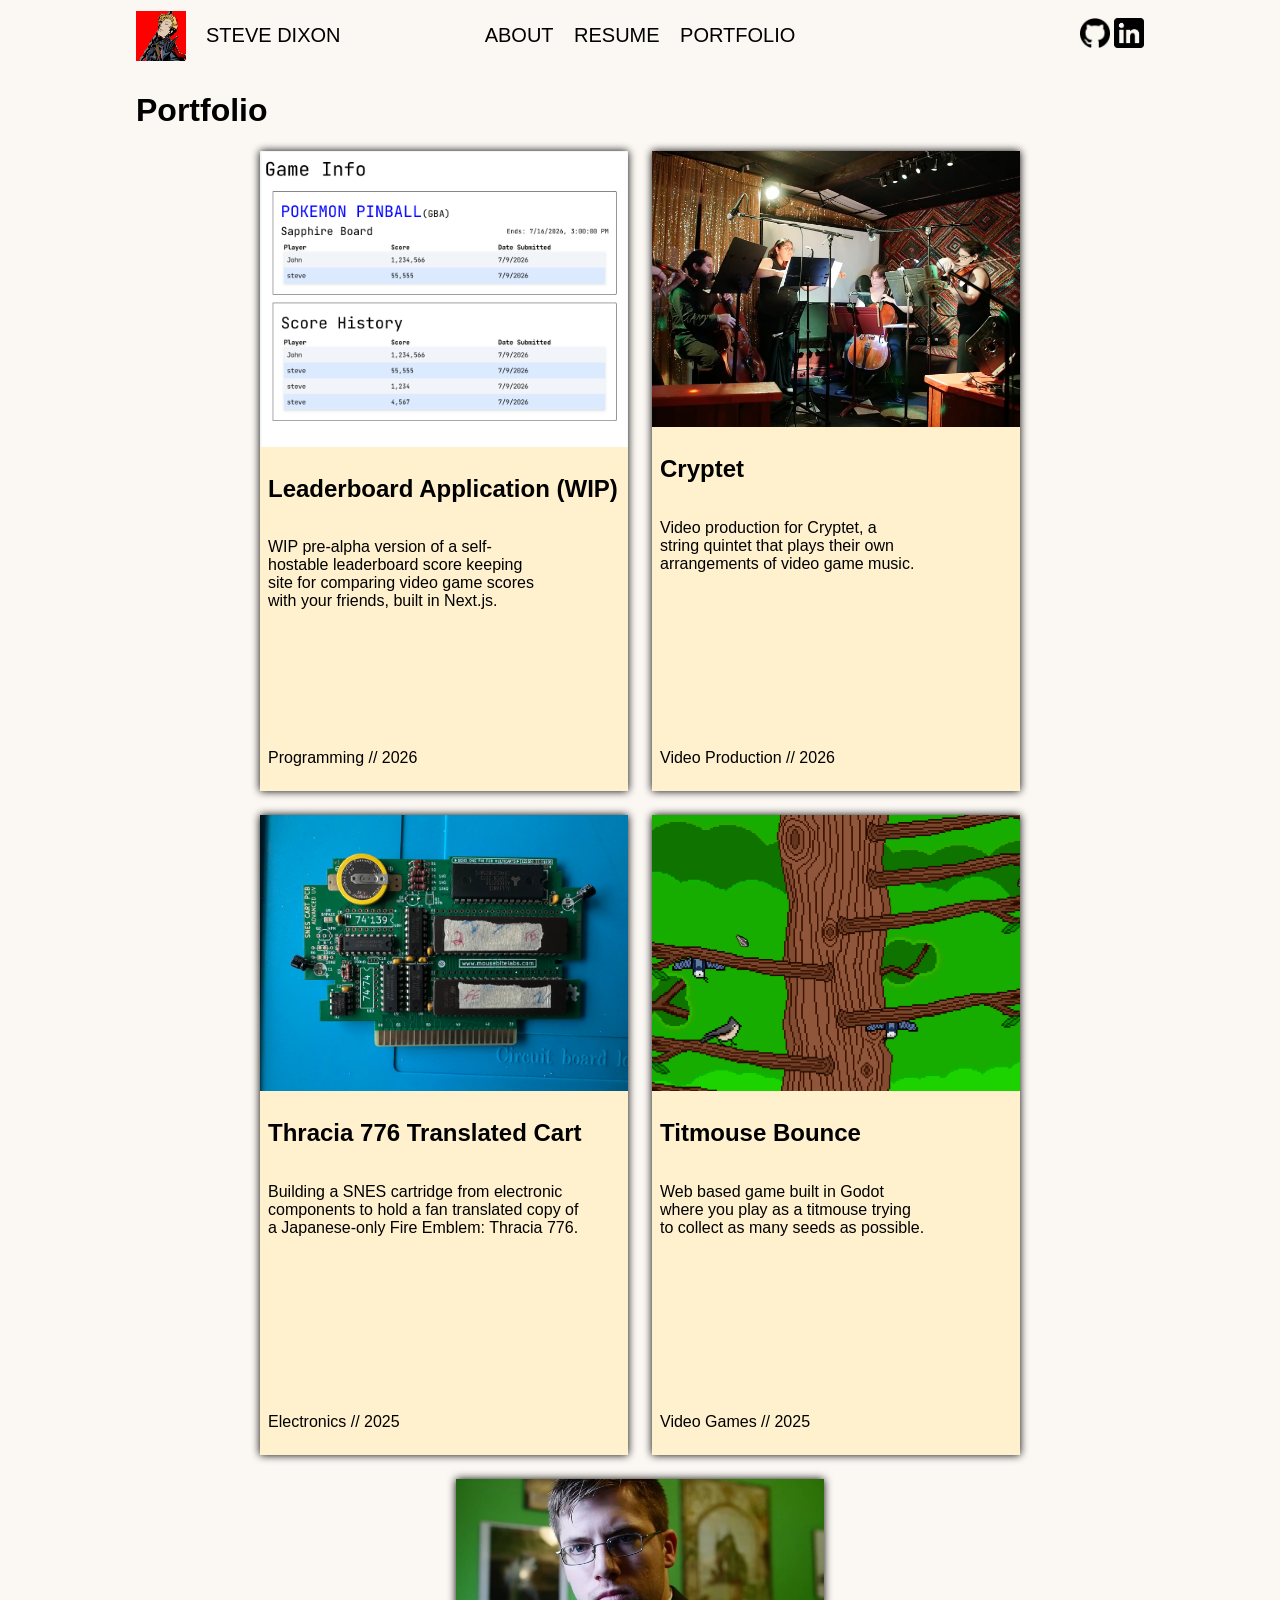
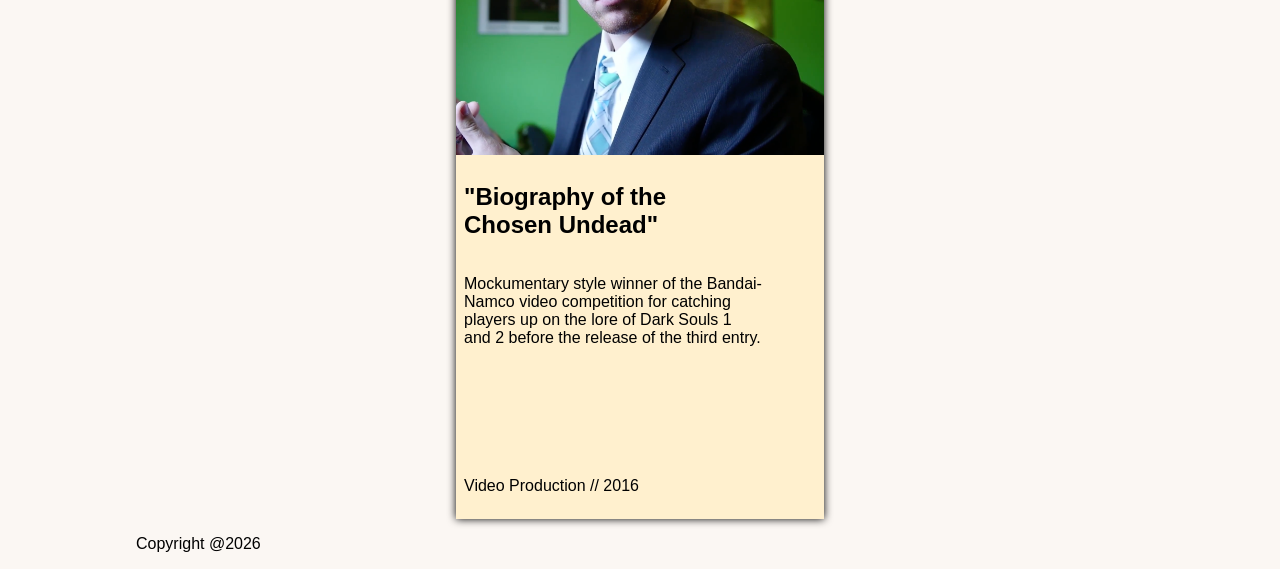
==== portfolio/index.html @ 0be4b8ed "First commit" ====
<!doctype html>
<html lang="en-US">
  <head>
    <meta charset="utf-8" />
    <meta name="viewport" content="width=device-width" />
    <link rel="stylesheet" href="/styles.css" />
    <link rel="preconnect" href="https://fonts.googleapis.com" />
    <link rel="preconnect" href="https://fonts.gstatic.com" crossorigin />
    <link
      href="https://fonts.googleapis.com/css2?family=M+PLUS+U:wght@100..900&family=Montserrat:ital,wght@0,100..900;1,100..900&display=swap"
      rel="stylesheet"
    />
    <script src="/components/header.js" type="text/javascript" defer></script>
    <script
      src="/components/portfolio-card.js"
      type="text/javascript"
      defer
    ></script>
    <script src="/components/footer.js" type="text/javascript" defer></script>
    <title>Steve Dixon</title>
  </head>
  <style>
    .portfolio-container {
      display: flex;
      justify-content: center;
      align-items: stretch;
      gap: 1.5rem;
      flex-wrap: wrap;
      padding: var(1rem);
      max-width: 100%;
    }

    .portfolio-container a.card-link {
      display: block;
      z-index: 1;
    }

    .portfolio-container a.card-link::after {
      position: absolute;
      top: 0;
      left: 0;
      right: 0;
      bottom: 0;
      content: " ";
    }
    .portfolio-container img {
      object-fit: cover;
      width: 100%;
      height: 100%;
      display: block;
    }
  </style>
  <body>
    <header-component></header-component>
    <main>
      <h1>Portfolio</h1>
      <div class="portfolio-container">
        <card-component>
          <img slot="image" src="/portfolio/images/leaderboard.png" />
          <h2 slot="title">Leaderboard Application (WIP)</h2>
          <p class="description" slot="description">
            WIP pre-alpha version of a self-hostable leaderboard score keeping
            site for comparing video game scores with your friends, built in
            Next.js.
          </p>
          <p slot="type">Programming // 2026</p>
          <a slot="link" href="/portfolio/leaderboard" class="card-link"></a>
        </card-component>
        <card-component>
          <img slot="image" src="/portfolio/images/cryptet.png" />
          <h2 slot="title">Cryptet</h2>
          <p slot="description">
            Video production for Cryptet, a string quintet that plays their own
            arrangements of video game music.
          </p>
          <p slot="type">Video Production // 2026</p>
          <a slot="link" href="/portfolio/cryptet" class="card-link"></a>
        </card-component>
        <card-component>
          <img slot="image" src="/portfolio/images/thracia.jpg" />
          <h2 slot="title">Thracia 776 Translated Cart</h2>
          <p slot="description">
            Building a SNES cartridge from electronic components to hold a fan
            translated copy of a Japanese-only Fire Emblem: Thracia 776.
          </p>
          <p slot="type">Electronics // 2025</p>
          <a
            slot="link"
            href="/portfolio/thracia-cartridge"
            class="card-link"
          ></a>
        </card-component>
        <card-component>
          <img slot="image" src="/portfolio/images/titmouse-bounce.png" />
          <h2 slot="title">Titmouse Bounce</h2>
          <p slot="description">
            Web based game built in Godot where you play as a titmouse trying to
            collect as many seeds as possible.
          </p>
          <p slot="type">Video Games // 2025</p>
          <a
            slot="link"
            href="/portfolio/titmouse-bounce"
            class="card-link"
          ></a>
        </card-component>
        <card-component>
          <img slot="image" src="/portfolio/images/biography-undead.png" />
          <h2 slot="title">"Biography of the Chosen Undead"</h2>
          <p slot="description">
            Mockumentary style winner of the Bandai-Namco video competition for
            catching players up on the lore of Dark Souls 1 and 2 before the
            release of the third entry.
          </p>
          <p slot="type">Video Production // 2016</p>
          <a slot="link" href="/portfolio/dark-souls" class="card-link"></a>
        </card-component>
      </div>
    </main>
    <footer-component></footer-component>
  </body>
</html>
---- styles.css ----
html {
  font-size: 1rem;
  font-family: "M PLUS U", sans-serif;
  background-color: #fbf7f3;
}
html,
body {
  padding: 0 10px;
  height: 100%;
}
a {
  color: #ff0000;
  text-decoration: none;
}

body {
  width: 80%;
  margin: 0 auto;
  display: flex;
  flex-direction: column;
  background-size: cover;
}

main {
  flex: 1;
  margin: auto;
}

.portfolio {
  margin: auto;
  padding: 0.5rem;
  background-color: #fff0ce;
  filter: drop-shadow(0 0 0.25rem black);
}

.portfolio h1 {
  margin-top: 0.25rem;
}

@media screen and (max-width: 1000px) {
  .portfolio {
    width: 100%;
    margin: auto;
  }
}
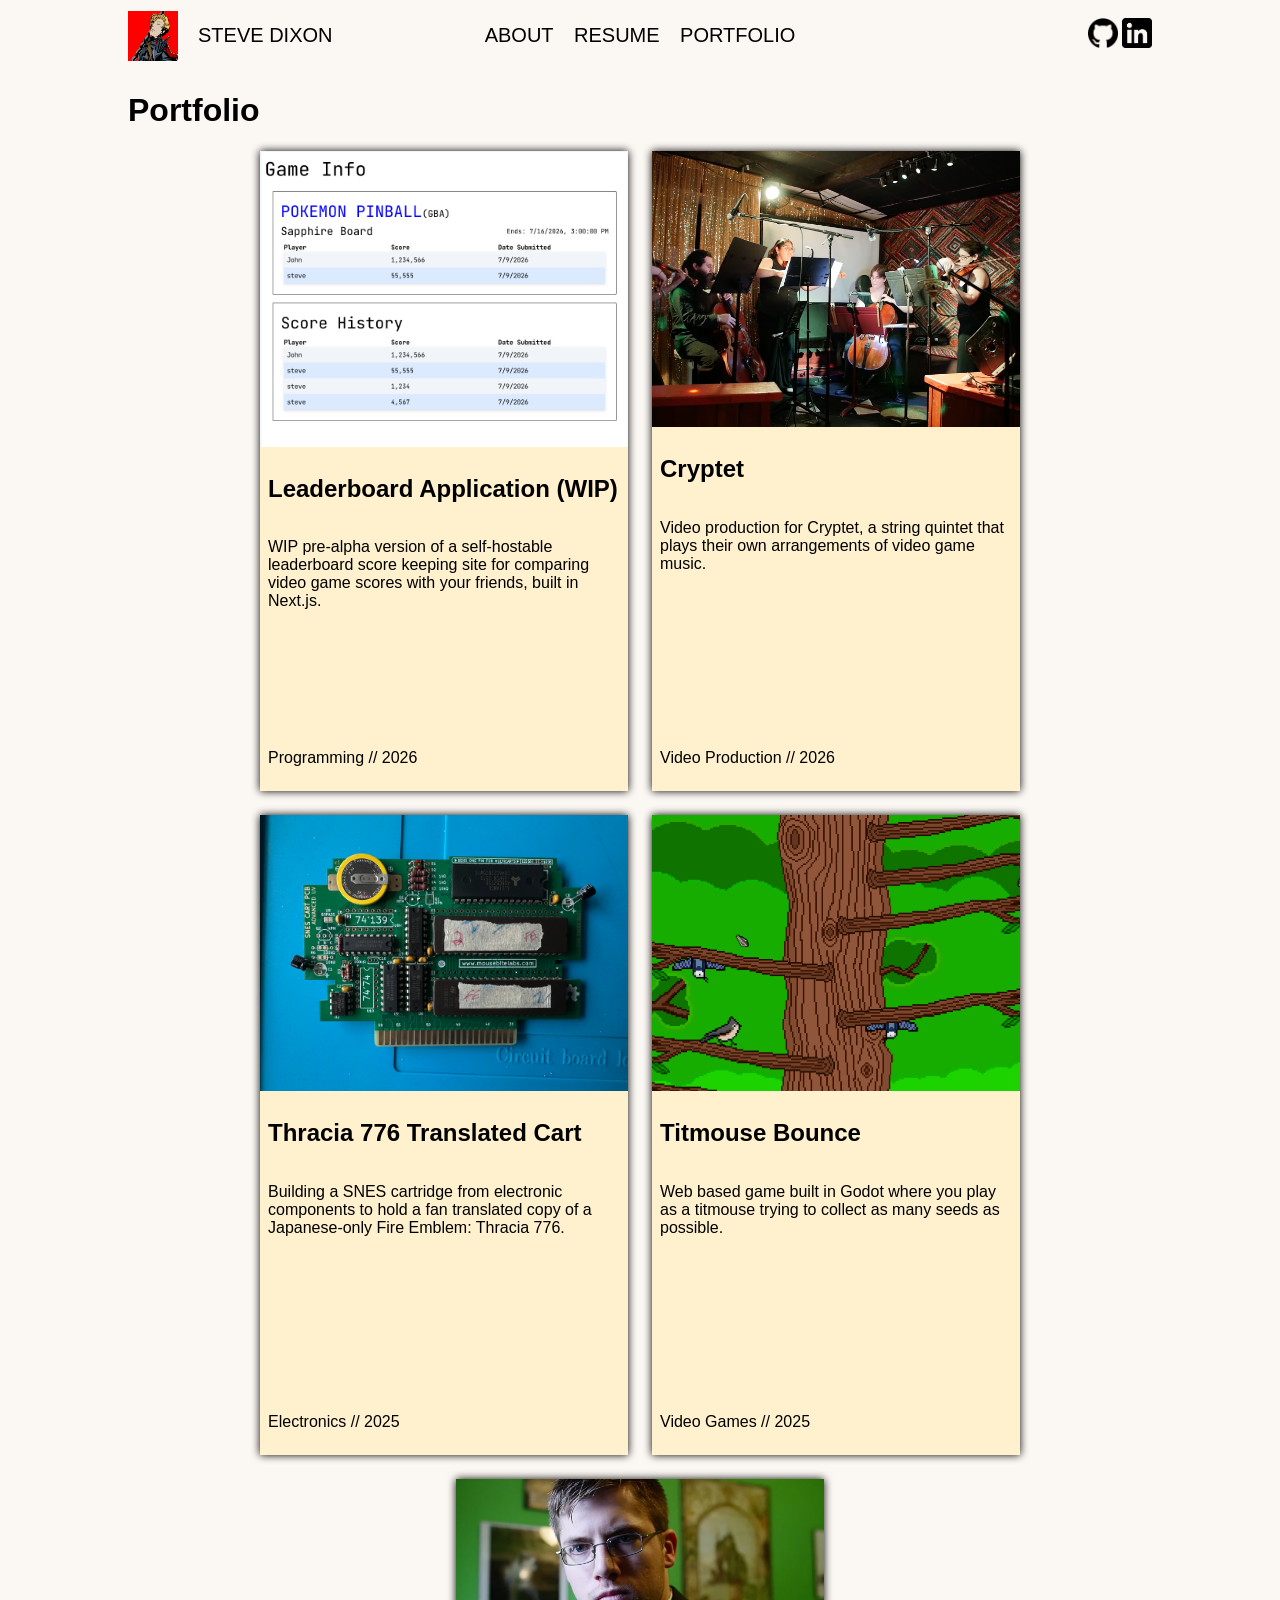
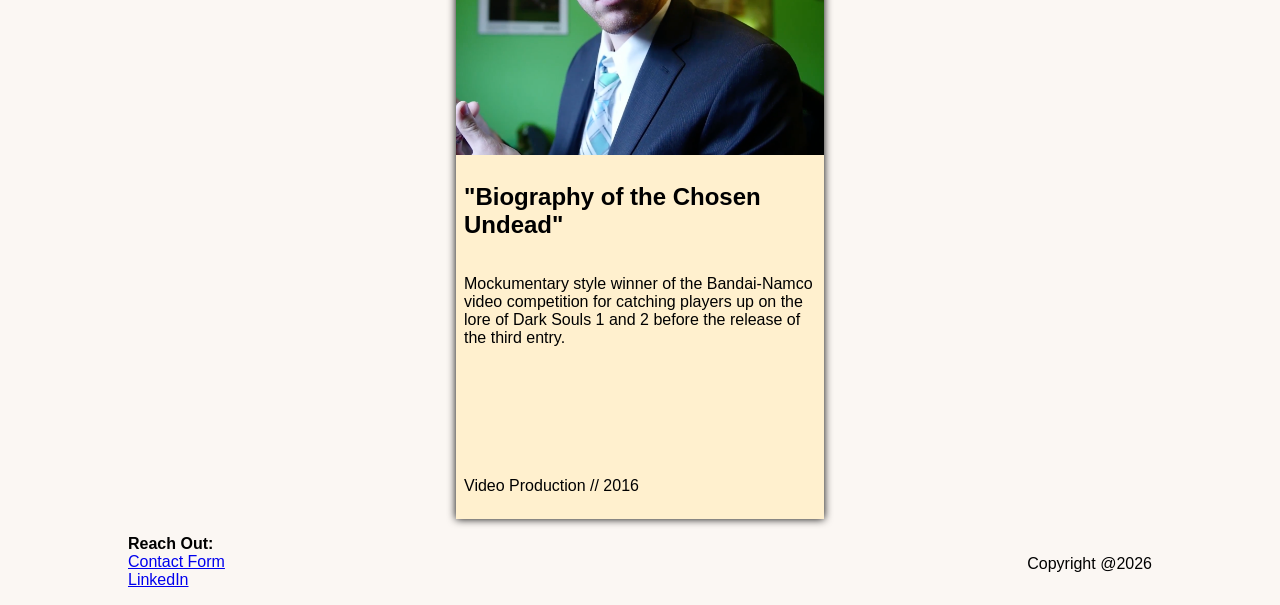
==== commit 937b47b0: "Add contact form and some CSS changes" ====
--- a/portfolio/index.html
+++ b/portfolio/index.html
@@ -26,8 +26,7 @@
       align-items: stretch;
       gap: 1.5rem;
       flex-wrap: wrap;
-      padding: var(1rem);
-      max-width: 100%;
+      width: 100%;
     }
 
     .portfolio-container a.card-link {
--- a/styles.css
+++ b/styles.css
@@ -2,10 +2,10 @@
   font-size: 1rem;
   font-family: "M PLUS U", sans-serif;
   background-color: #fbf7f3;
+  overflow-x: hidden;
 }
 html,
 body {
-  padding: 0 10px;
   height: 100%;
 }
 a {
@@ -23,7 +23,6 @@
 
 main {
   flex: 1;
-  margin: auto;
 }
 
 .portfolio {
@@ -43,3 +42,20 @@
     margin: auto;
   }
 }
+
+@media screen and (max-width: 500px) {
+  body {
+    width: 100%;
+    padding: 0.5rem;
+  }
+  .portfolio {
+    width: 80%;
+    margin: auto;
+  }
+}
+
+@media screen and (max-width: 300) {
+  html {
+    font-size: 0.8rem;
+  }
+}
